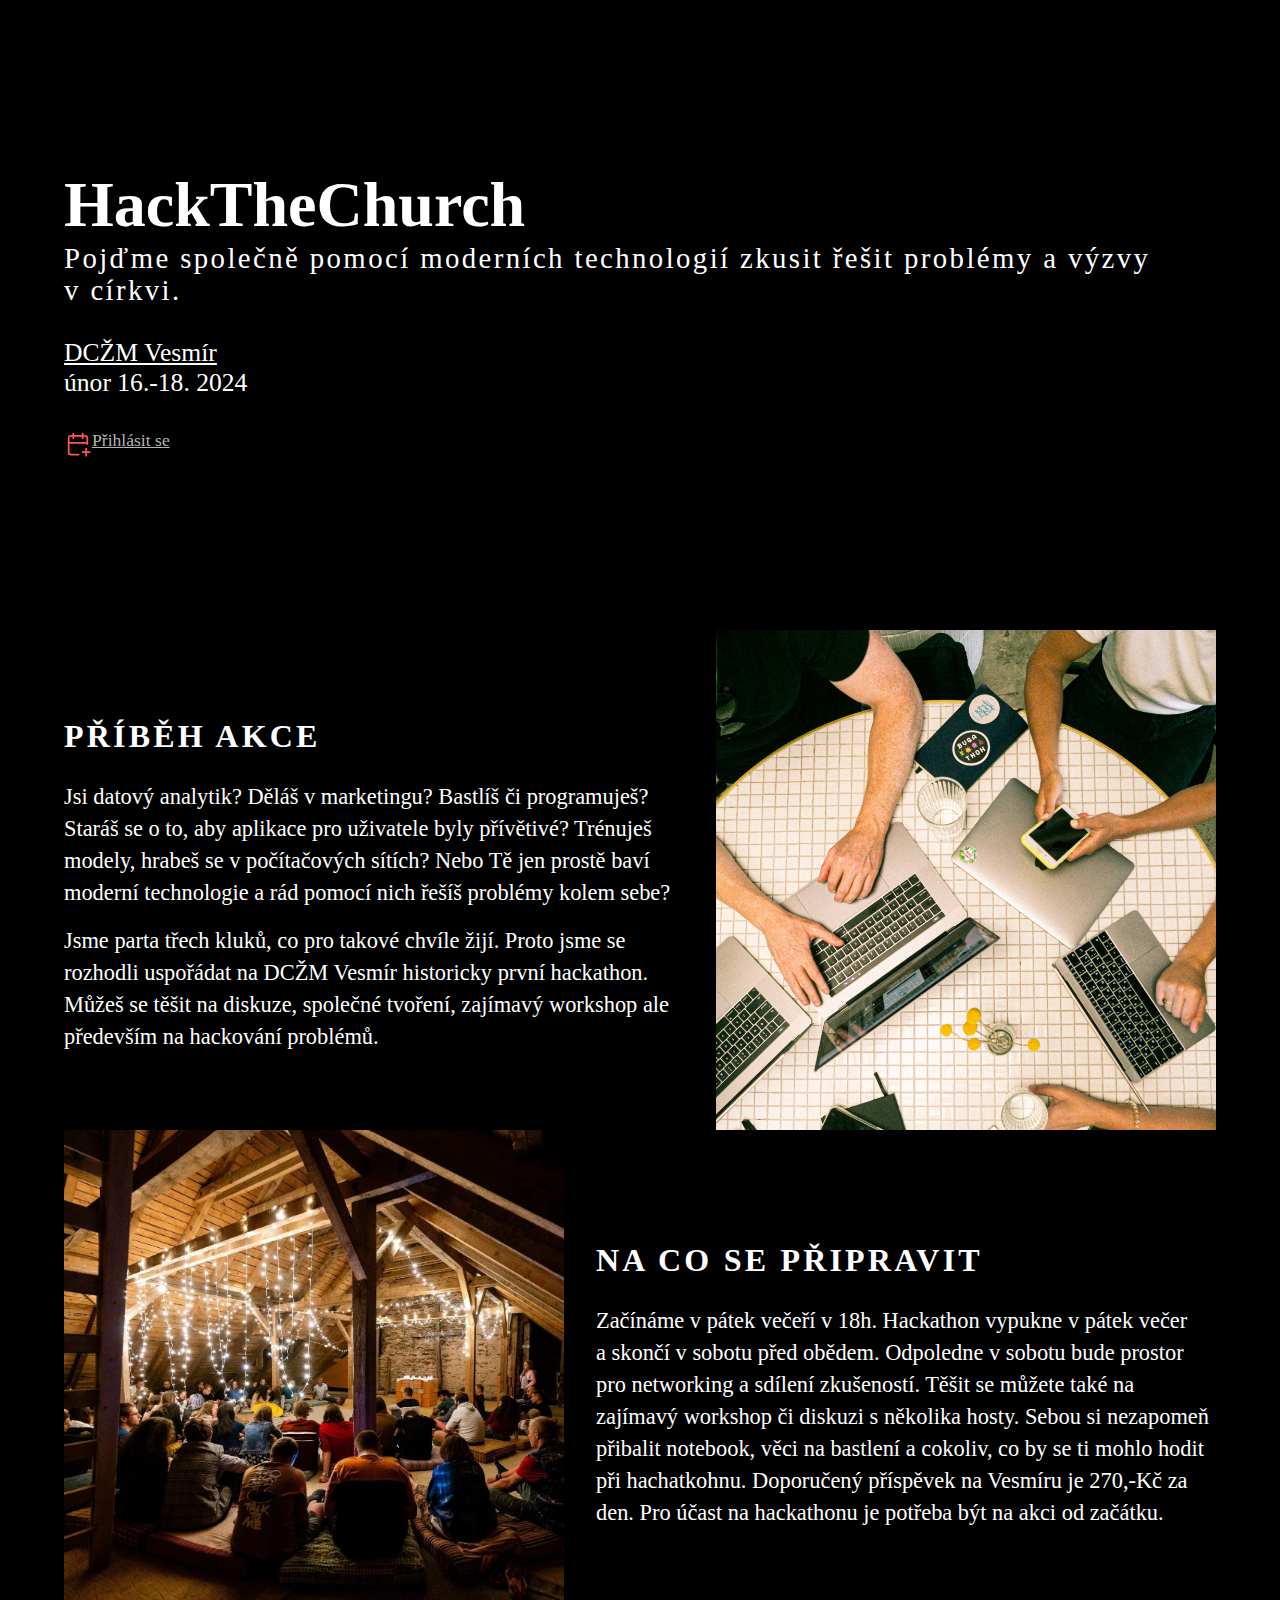
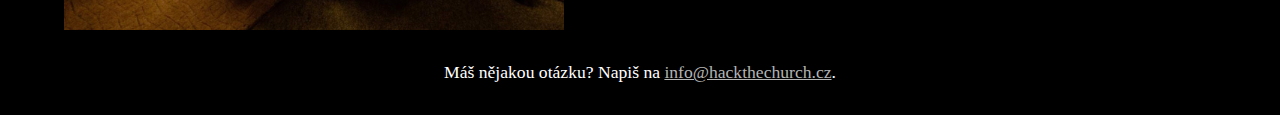
==== index.html @ 7c8e3ef9 "Update index.html" ====
<!DOCTYPE html>
<html lang="cs">
  <head>
    <meta charset="UTF-8" />
    <meta name="viewport" content="width=device-width, initial-scale=1.0" />
    <title>Hack The Church</title>
    <meta
      name="description"
      content="Pojďme společně pomocí moderních technologií zkusit řešit problémy a výzvy v církvi."
    />
    <link rel="stylesheet" href="style.css" />
    <link rel="stylesheet" href="assets/fonts/stylesheet.css" />
    <link rel="apple-touch-icon" sizes="180x180" href="/apple-touch-icon.png" />
    <link rel="icon" type="image/png" sizes="32x32" href="/favicon-32x32.png" />
    <link rel="icon" type="image/png" sizes="16x16" href="/favicon-16x16.png" />
    <link rel="manifest" href="/site.webmanifest" />
  </head>
  <body>
    <section class="cover">
      <div class="container-cover">
        <div class="center-box">
          <h1>HackTheChurch</h1>
          <p class="description">
            Pojďme společně pomocí moderních technologií zkusit řešit problémy
            a&nbsp;výzvy v&nbsp;církvi.
          </p>
        </div>
        <div class="center-box date">
          <span
            >
            <a
              href="http://vesmir.signaly.cz/"
              target="_blank"
              rel="external"
              class="white-link"
            >
              DCŽM&nbsp;Vesmír
            </a>
          </span>
          <span>únor 16.-18. 2024</span>
        </div>
        <div class="line-box">
          <a
            href="/assets/events/event.ics"
            target="_blank"
            rel="external"
            title="Přidat do kalendáře"
            class="button"
          >
            <svg
              xmlns="http://www.w3.org/2000/svg"
              class="icon icon-tabler icon-tabler-calendar-plus"
              width="28"
              height="28"
              viewBox="0 0 24 24"
              stroke-width="1.5"
              stroke="#ff5555"
              fill="none"
              stroke-linecap="round"
              stroke-linejoin="round"
            >
              <path stroke="none" d="M0 0h24v24H0z" fill="none" />
              <path
                d="M12.5 21h-6.5a2 2 0 0 1 -2 -2v-12a2 2 0 0 1 2 -2h12a2 2 0 0 1 2 2v5"
              />
              <path d="M16 3v4" />
              <path d="M8 3v4" />
              <path d="M4 11h16" />
              <path d="M16 19h6" />
              <path d="M19 16v6" />
            </svg>
          </a>
          <a
            href=""
            target="_blank"
            rel="external nofollow"
            title="Přihlásit se"
            class="button"
            >Přihlásit se
          </a>
        </div>
      </div>
    </section>
    <section class="left">
      <div class="container">
        <h2>Příběh akce</h2>
        <p class="pargraph">
          Jsi datový analytik? Děláš v&nbsp;marketingu? Bastlíš či programuješ?
          Staráš se o&nbsp;to, aby aplikace pro uživatele byly přívětivé?
          Trénuješ modely, hrabeš se v&nbsp;počítačových sítích? Nebo Tě jen
          prostě baví moderní technologie a&nbsp;rád pomocí nich řešíš problémy
          kolem sebe?
        </p>
        <p class="pargraph">
          Jsme parta třech kluků, co pro takové chvíle žijí. Proto jsme se
          rozhodli uspořádat na DCŽM Vesmír historicky první hackathon. Můžeš se
          těšit na diskuze, společné tvoření, zajímavý workshop ale především na
          hackování problémů.
        </p>
      </div>
      <img
        src="/assets/images/illustration_02.jpg"
        class="image"
        loading="lazy"
        alt="Několik pracujících lidí u společného stolu"
        title="Ilustrace 2"
      />
    </section>
    <section class="right">
      <div class="container">
        <h2>Na co se připravit</h2>
        <p class="pargraph">
          Začínáme v&nbsp;pátek večeří v&nbsp;18h. Hackathon vypukne
          v&nbsp;pátek večer a&nbsp;skončí v sobotu před obědem. Odpoledne
          v&nbsp;sobotu bude prostor pro networking a&nbsp;sdílení zkušeností.
          Těšit se můžete také na zajímavý workshop či diskuzi s&nbsp;několika
          hosty. Sebou si nezapomeň přibalit notebook, věci na bastlení
          a&nbsp;cokoliv, co by se ti mohlo hodit při hachatkohnu. Doporučený
          příspěvek na Vesmíru je 270,-Kč za den. Pro účast na hackathonu je
          potřeba být na akci od začátku.
        </p>
      </div>
      <img
        src="/assets/images/illustration_01.jpg"
        class="image"
        loading="lazy"
        alt="Fotka z modlitby na půdě kostela sv. Matouše při svitu světélek"
        title="Ilustrace 1"
      />
    </section>
    <footer>
      Máš nějakou otázku? Napiš na
      <a href="mailto:info@hackthechurch.cz">info@hackthechurch.cz</a>.
    </footer>
  </body>
</html>
---- style.css ----
body {
  margin: 0;
  background: #000;
  color: #fff;
  display: flex;
  flex-direction: column;
  align-items: center;
  font-family: "M PLUS 1 Code";
  width: 100%;
  font-size: 1.1rem;
}

.container-cover {
  width: 90vw;
  max-width: 1200px;
  display: flex;
  flex-direction: column;
  align-items: center;
  justify-content: center;
  margin-top: 3rem;
  margin-bottom: 3rem;
}

section {
  width: 90vw;
  max-width: 1200px;
  display: flex;
  align-items: center;
  justify-content: space-around;
}

.left {
  flex-direction: column;
}
.right {
  flex-direction: column;
}

footer {
  background-color: #000;
  margin-top: 2rem;
  margin-bottom: 2rem;
  text-align: center;
}

p {
  line-height: 2rem;
  margin: 0;
}

.pargraph {
  margin-bottom: 1rem;
  font-size: 1.4rem;
  width: 100%;
}

a {
  color: #b4b4b4;
}

.white-link {
  color: #fff;
}

.cover {
  min-height: 70vh;
}
.date {
  font-size: 1.4rem;
}
.gray-container {
  background: #fff;
  color: #000;
}
.center-box {
  width: 100%;
  display: flex;
  flex-direction: column;
  align-items: flex-start;
  margin-top: 1rem;
  margin-bottom: 1rem;
}
.line-box {
  width: 100%;
  display: flex;
  flex-direction: row;
  justify-content: flex-start;
  align-items: flex-start;
  margin-top: 1rem;
  margin-bottom: 1rem;
}
.ilustration {
  width: 100%;
  border-radius: 12px;
}
h1 {
  font-size: 3rem;
  margin: 0;
  font-weight: 900;
}
h2 {
  font-size: 2rem;
  text-transform: uppercase;
  letter-spacing: 0.2rem;
  width: 100%;
}

.description {
  font-size: 1.4rem;
  letter-spacing: 0.15rem;
}

ul {
  padding: 0;
  width: 100%;
  list-style: none;
}

.image {
  width: 100%;
}

@media screen and (min-width: 800px) {
  .image {
    width: 50vw;
    max-width: 500px;
  }
  .left {
    flex-direction: row;
  }
  .right {
    flex-direction: row-reverse;
  }
  .left .container {
    margin-right: 2rem;
  }
  .right .container {
    margin-left: 2rem;
  }
  h1 {
    font-size: 4rem;
    margin: 0;
    font-weight: 900;
  }
  .description {
    font-size: 1.8rem;
    letter-spacing: 0.15rem;
  }
  .date {
    font-size: 1.6rem;
  }
}

button {
  cursor: pointer;
  text-decoration: none;
  display: flex;
  border: 1px solid #bb3e3e;
  border-radius: 4px;
  font-size: 1.4rem;
  padding: 20px;
  background: none;
  font-family: "M PLUS 1 Code";
  color: #bb3e3e;
  margin-right: 1rem;
  transition: 200ms;
}

button:hover {
  background: #bb3e3e42;
}
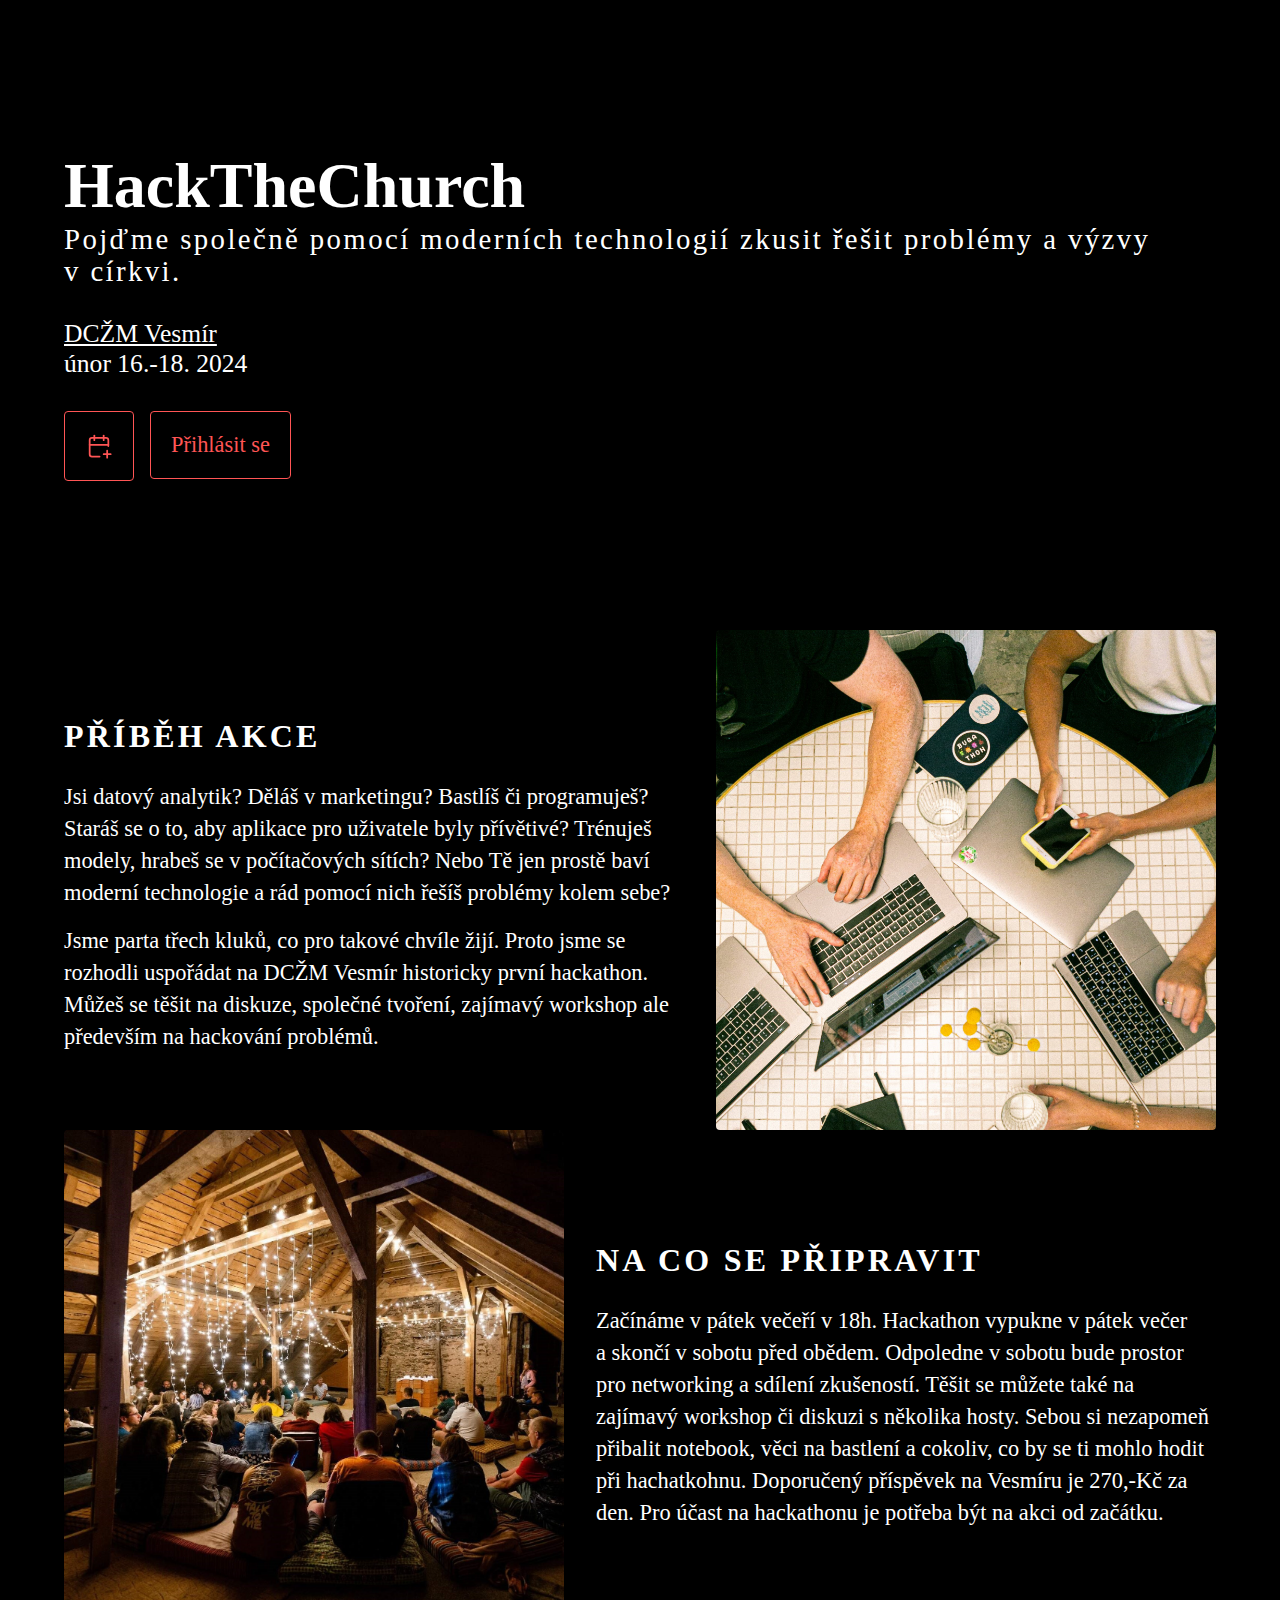
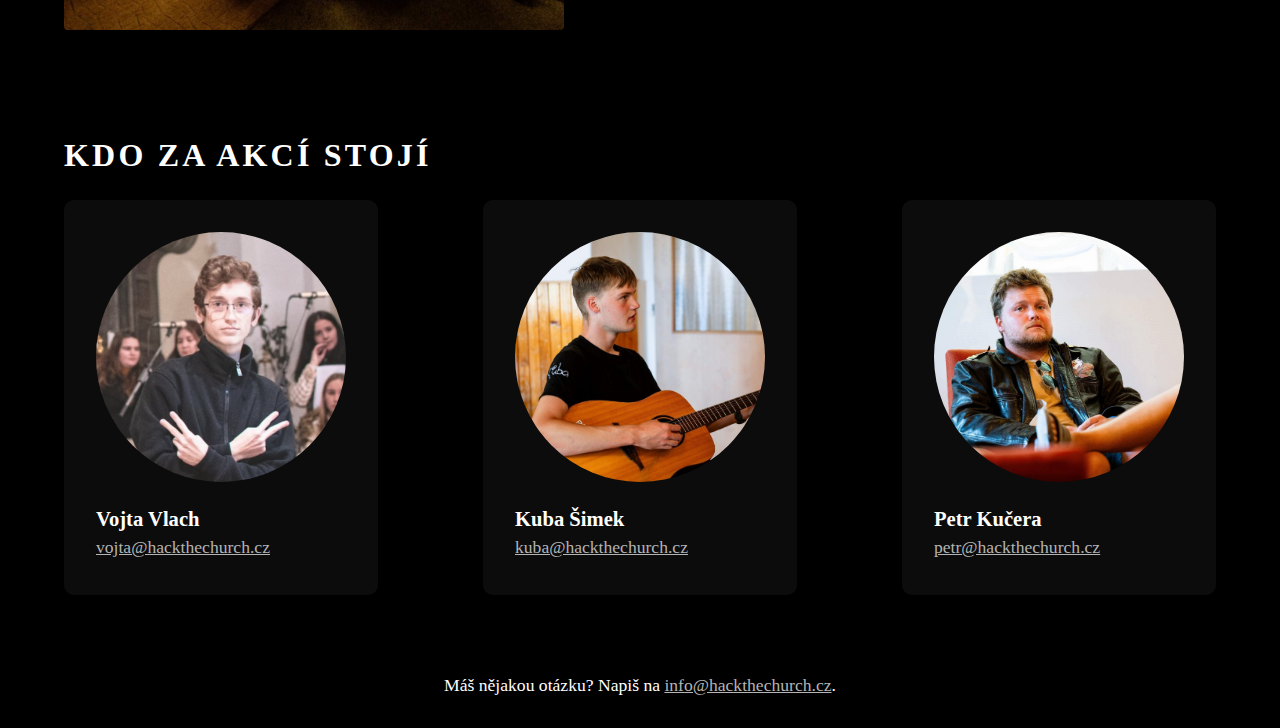
==== commit d9e374f1: "Add profile photos" ====
--- a/index.html
+++ b/index.html
@@ -26,8 +26,7 @@
           </p>
         </div>
         <div class="center-box date">
-          <span
-            >
+          <span>
             <a
               href="http://vesmir.signaly.cz/"
               target="_blank"
@@ -128,6 +127,50 @@
         title="Ilustrace 1"
       />
     </section>
+    <section class="column">
+      <h2>Kdo za akcí stojí</h2>
+      <div class="profiles">
+        <div class="profile">
+          <img
+            src="/assets/images/vojcek.jpg"
+            class="image"
+            loading="lazy"
+            alt="Vojta Vlach"
+            title="Vojta Vlach"
+          />
+          <h3>Vojta Vlach</h3>
+          <p>
+            <a href="mailto:vojta@hackthechurch.cz">vojta@hackthechurch.cz</a>
+          </p>
+        </div>
+        <div class="profile">
+          <img
+            src="/assets/images/kuba.jpg"
+            class="image"
+            loading="lazy"
+            alt="Kuba Šimek"
+            title="Kuba Šimek"
+          />
+          <h3>Kuba Šimek</h3>
+          <p>
+            <a href="mailto:kuba@hackthechurch.cz">kuba@hackthechurch.cz</a>
+          </p>
+        </div>
+        <div class="profile">
+          <img
+            src="/assets/images/kucera.jpg"
+            class="image"
+            loading="lazy"
+            alt="Petr Kučera"
+            title="Petr Kučera"
+          />
+          <h3>Petr Kučera</h3>
+          <p>
+            <a href="mailto:petr@hackthechurch.cz">petr@hackthechurch.cz</a>
+          </p>
+        </div>
+      </div>
+    </section>
     <footer>
       Máš nějakou otázku? Napiš na
       <a href="mailto:info@hackthechurch.cz">info@hackthechurch.cz</a>.
--- a/style.css
+++ b/style.css
@@ -118,6 +118,56 @@
 
 .image {
   width: 100%;
+  border-radius: 4px;
+}
+
+.button {
+  cursor: pointer;
+  text-decoration: none;
+  display: flex;
+  border: 1px solid #ff5555;
+  border-radius: 4px;
+  font-size: 1.4rem;
+  padding: 20px;
+  background: none;
+  font-family: "M PLUS 1 Code";
+  color: #ff5555;
+  margin-right: 1rem;
+  transition: 200ms;
+}
+
+.button:hover {
+  background: #bb3e3e42;
+}
+
+.profiles {
+  width: 100%;
+  display: flex;
+  flex-direction: column;
+  align-items: center;
+  justify-content: space-between;
+}
+.column {
+  flex-direction: column;
+  width: 100%;
+  margin-top: 5rem;
+  width: 90vw;
+  max-width: 1200px;
+}
+.profile img {
+  border-radius: 100%;
+  width: 60vw;
+  max-width: 250px;
+}
+.profile {
+  margin-bottom: 3rem;
+  background: #0c0c0c;
+  padding: 2rem;
+  border-radius: 10px;
+}
+
+.profile h3 {
+  margin-bottom: 0;
 }
 
 @media screen and (min-width: 800px) {
@@ -149,23 +199,7 @@
   .date {
     font-size: 1.6rem;
   }
-}
-
-button {
-  cursor: pointer;
-  text-decoration: none;
-  display: flex;
-  border: 1px solid #bb3e3e;
-  border-radius: 4px;
-  font-size: 1.4rem;
-  padding: 20px;
-  background: none;
-  font-family: "M PLUS 1 Code";
-  color: #bb3e3e;
-  margin-right: 1rem;
-  transition: 200ms;
-}
-
-button:hover {
-  background: #bb3e3e42;
-}
+  .profiles {
+    flex-direction: row;
+  }
+}
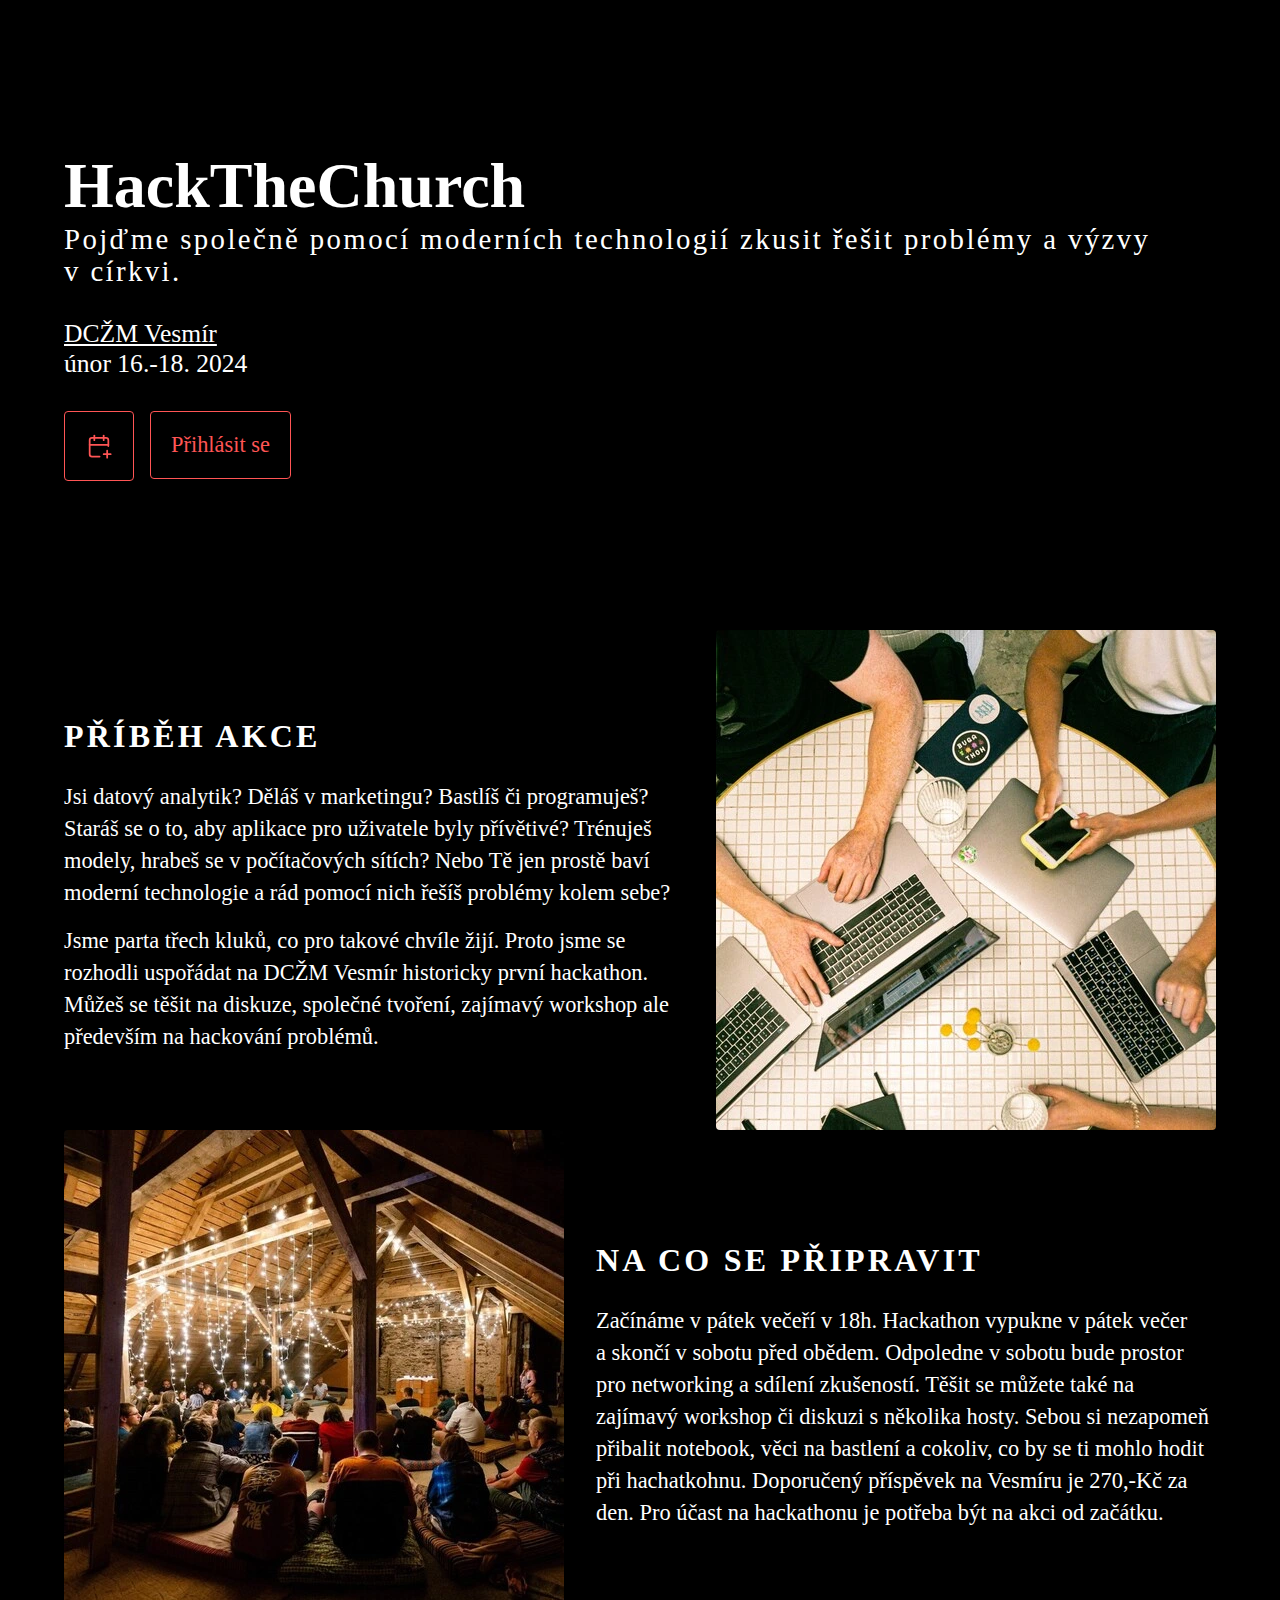
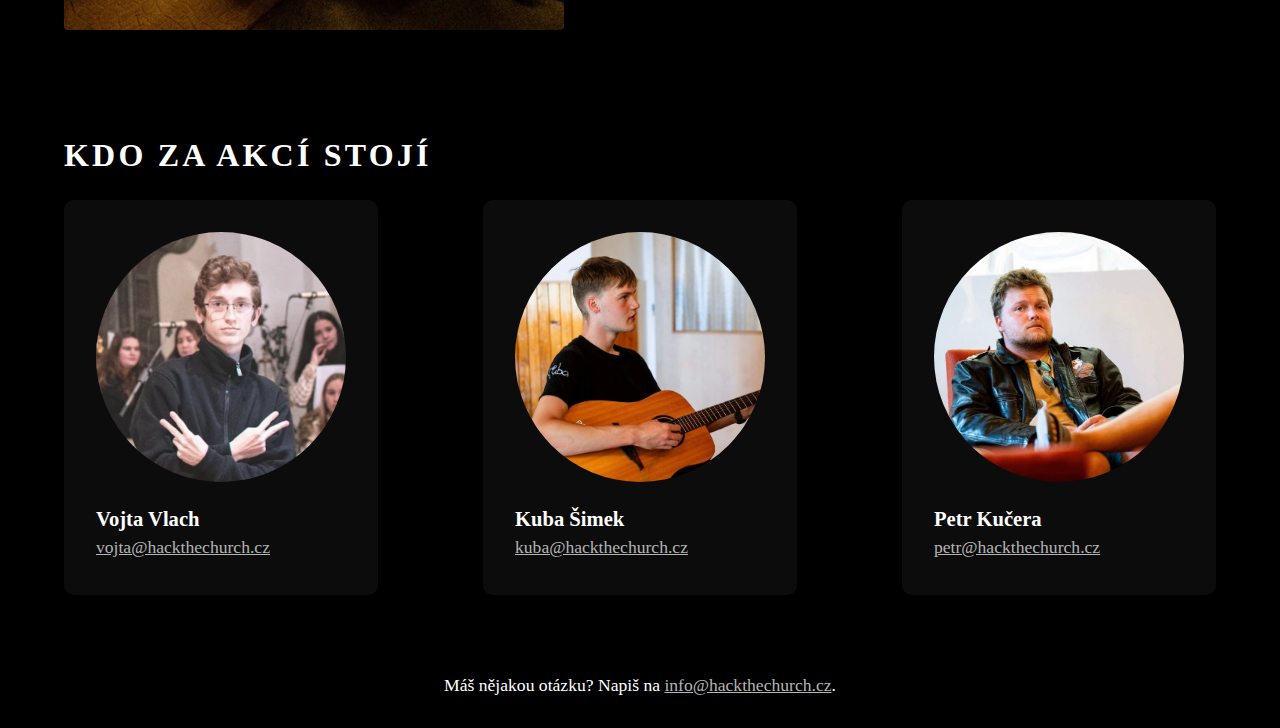
==== commit ac9972f4: "Add next gen image format" ====
--- a/index.html
+++ b/index.html
@@ -70,7 +70,7 @@
             </svg>
           </a>
           <a
-            href=""
+            href="https://forms.gle/rxjxRGMy3ngEnA8G9"
             target="_blank"
             rel="external nofollow"
             title="Přihlásit se"
@@ -98,7 +98,7 @@
         </p>
       </div>
       <img
-        src="/assets/images/illustration_02.jpg"
+        src="/assets/images/illustration_02.webp"
         class="image"
         loading="lazy"
         alt="Několik pracujících lidí u společného stolu"
@@ -120,7 +120,7 @@
         </p>
       </div>
       <img
-        src="/assets/images/illustration_01.jpg"
+        src="/assets/images/illustration_01.webp"
         class="image"
         loading="lazy"
         alt="Fotka z modlitby na půdě kostela sv. Matouše při svitu světélek"
@@ -132,7 +132,7 @@
       <div class="profiles">
         <div class="profile">
           <img
-            src="/assets/images/vojcek.jpg"
+            src="/assets/images/vojcek.webp"
             class="image"
             loading="lazy"
             alt="Vojta Vlach"
@@ -145,7 +145,7 @@
         </div>
         <div class="profile">
           <img
-            src="/assets/images/kuba.jpg"
+            src="/assets/images/kuba.webp"
             class="image"
             loading="lazy"
             alt="Kuba Šimek"
@@ -158,7 +158,7 @@
         </div>
         <div class="profile">
           <img
-            src="/assets/images/kucera.jpg"
+            src="/assets/images/kucera.webp"
             class="image"
             loading="lazy"
             alt="Petr Kučera"
--- a/style.css
+++ b/style.css
@@ -145,6 +145,7 @@
   display: flex;
   flex-direction: column;
   align-items: center;
+  flex-wrap: wrap;
   justify-content: space-between;
 }
 .column {
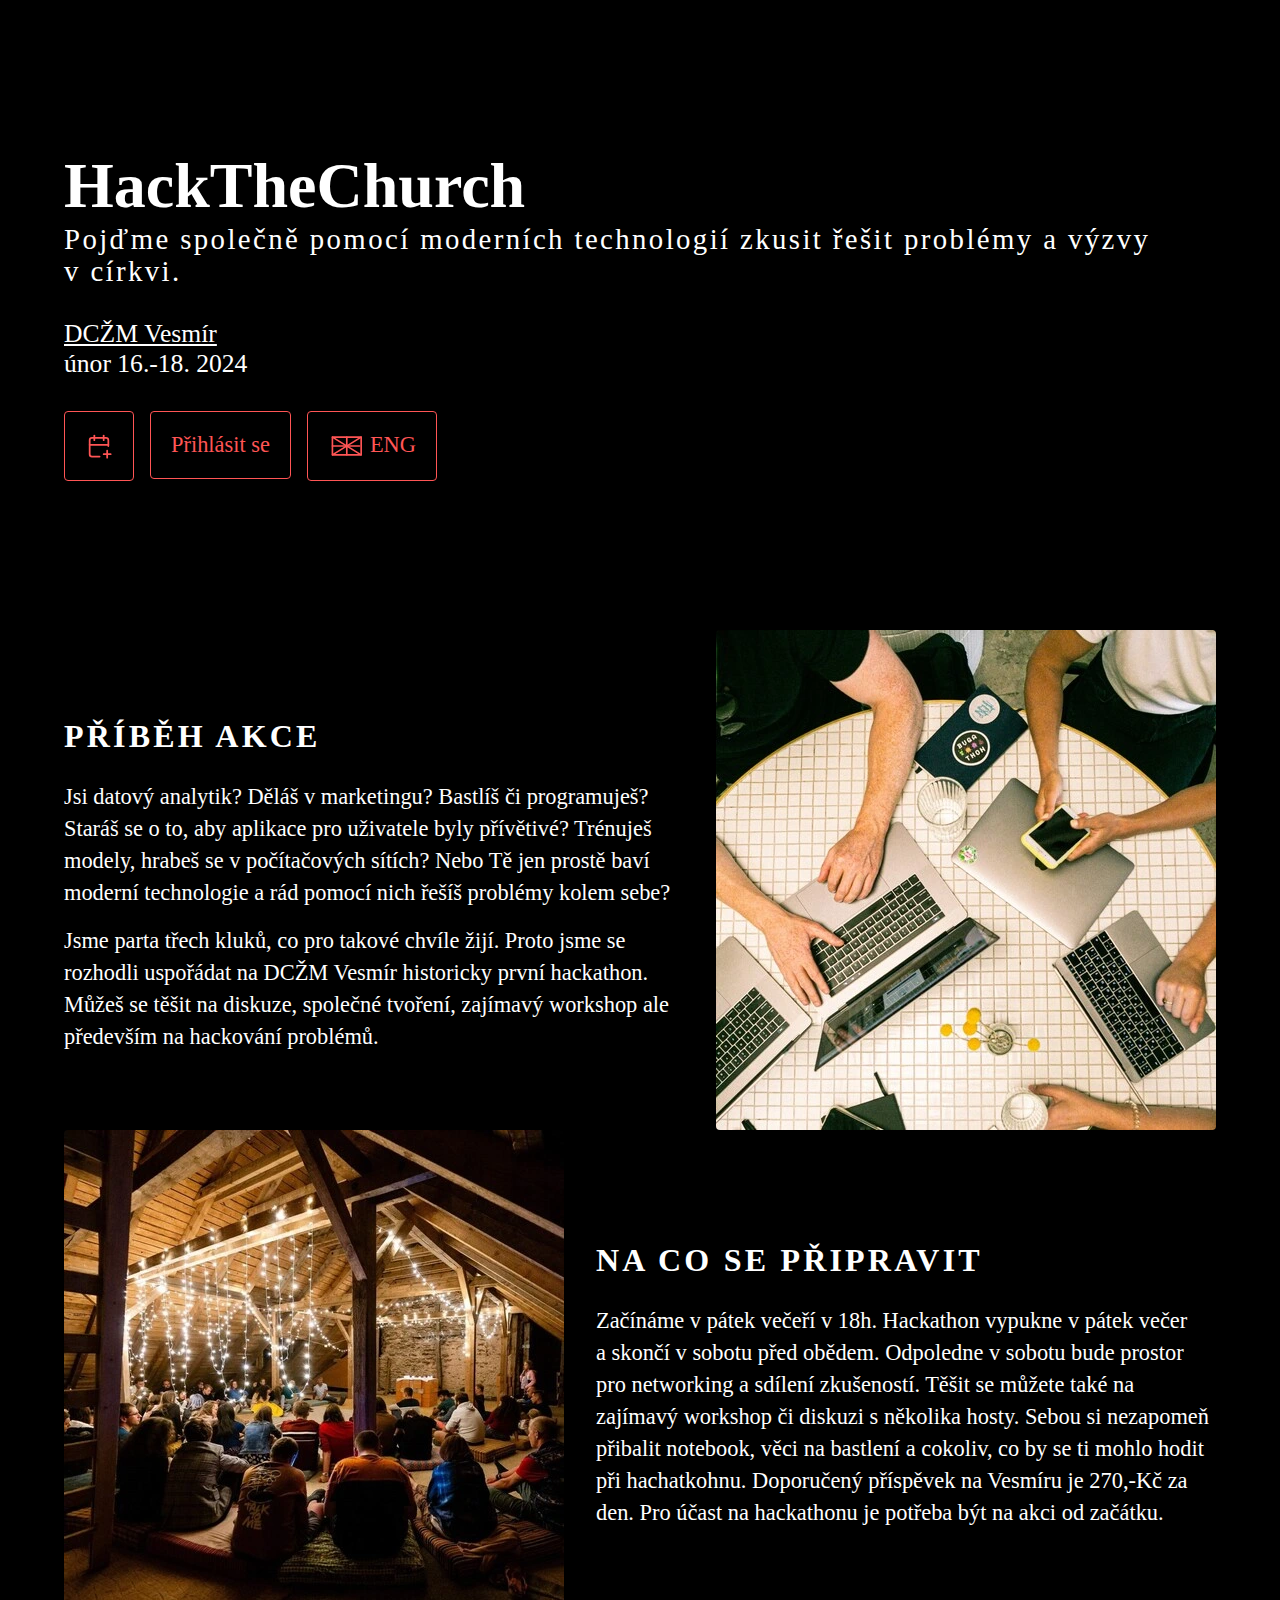
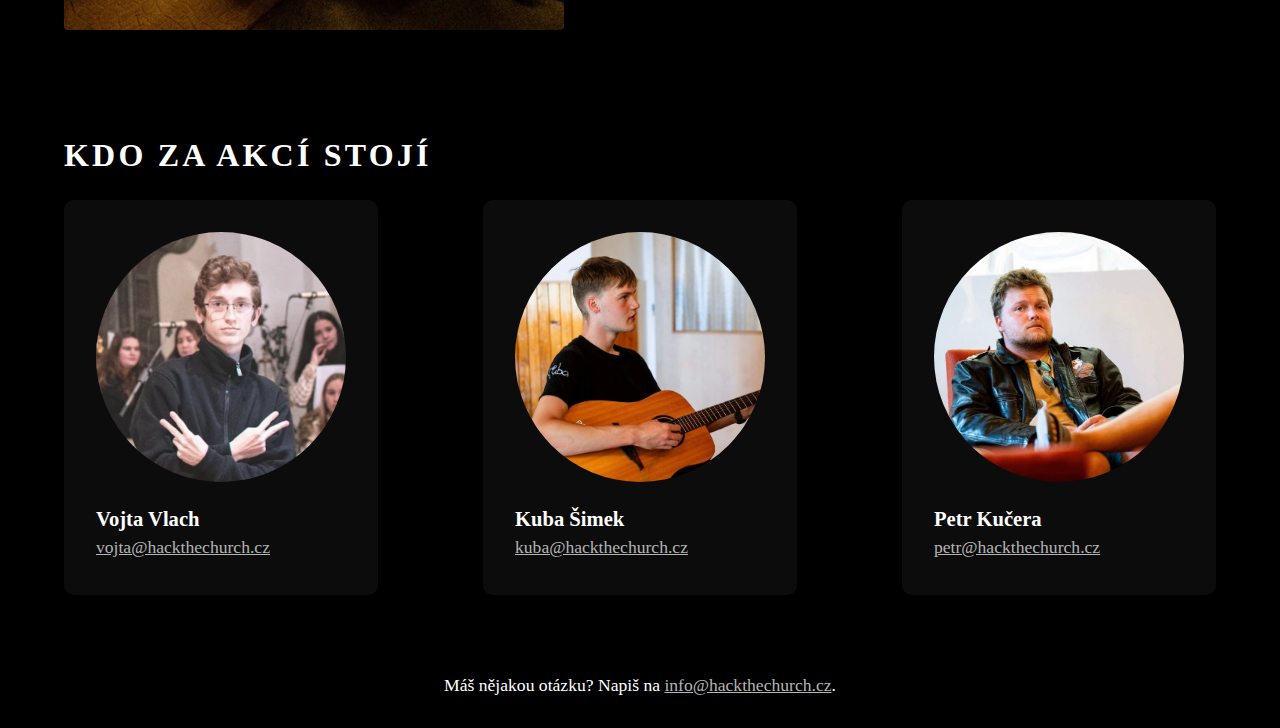
==== commit 74d127cf: "Add links between these two pages" ====
--- a/index.html
+++ b/index.html
@@ -77,6 +77,34 @@
             class="button"
             >Přihlásit se
           </a>
+          <a
+            href="/en.html"
+            target="_blank"
+            rel="external nofollow"
+            title="Register"
+            class="button"
+            >
+            <svg
+              xmlns="http://www.w3.org/2000/svg"
+              class="icon icon-tabler icon-tabler-calendar-plus"
+              width="42"
+              height="28"
+              viewBox="0 0 38 24"
+              stroke-width="1.5"
+              stroke="#ff5555"
+              fill="none"
+              stroke-linecap="round"
+              stroke-linejoin="round"
+            >
+              <path stroke="none" d="M0 0h24v24H0z" fill="none" />
+              <path d="M4 4 v16 h26 v-16 Z" />
+              <path d="M4 12 h24.5" />
+              <path d="M17 4 v16" />
+              <path d="M4 4 L30 20" />
+              <path d="M4 20 L30 4" />
+            </svg>
+            ENG
+          </a>
         </div>
       </div>
     </section>
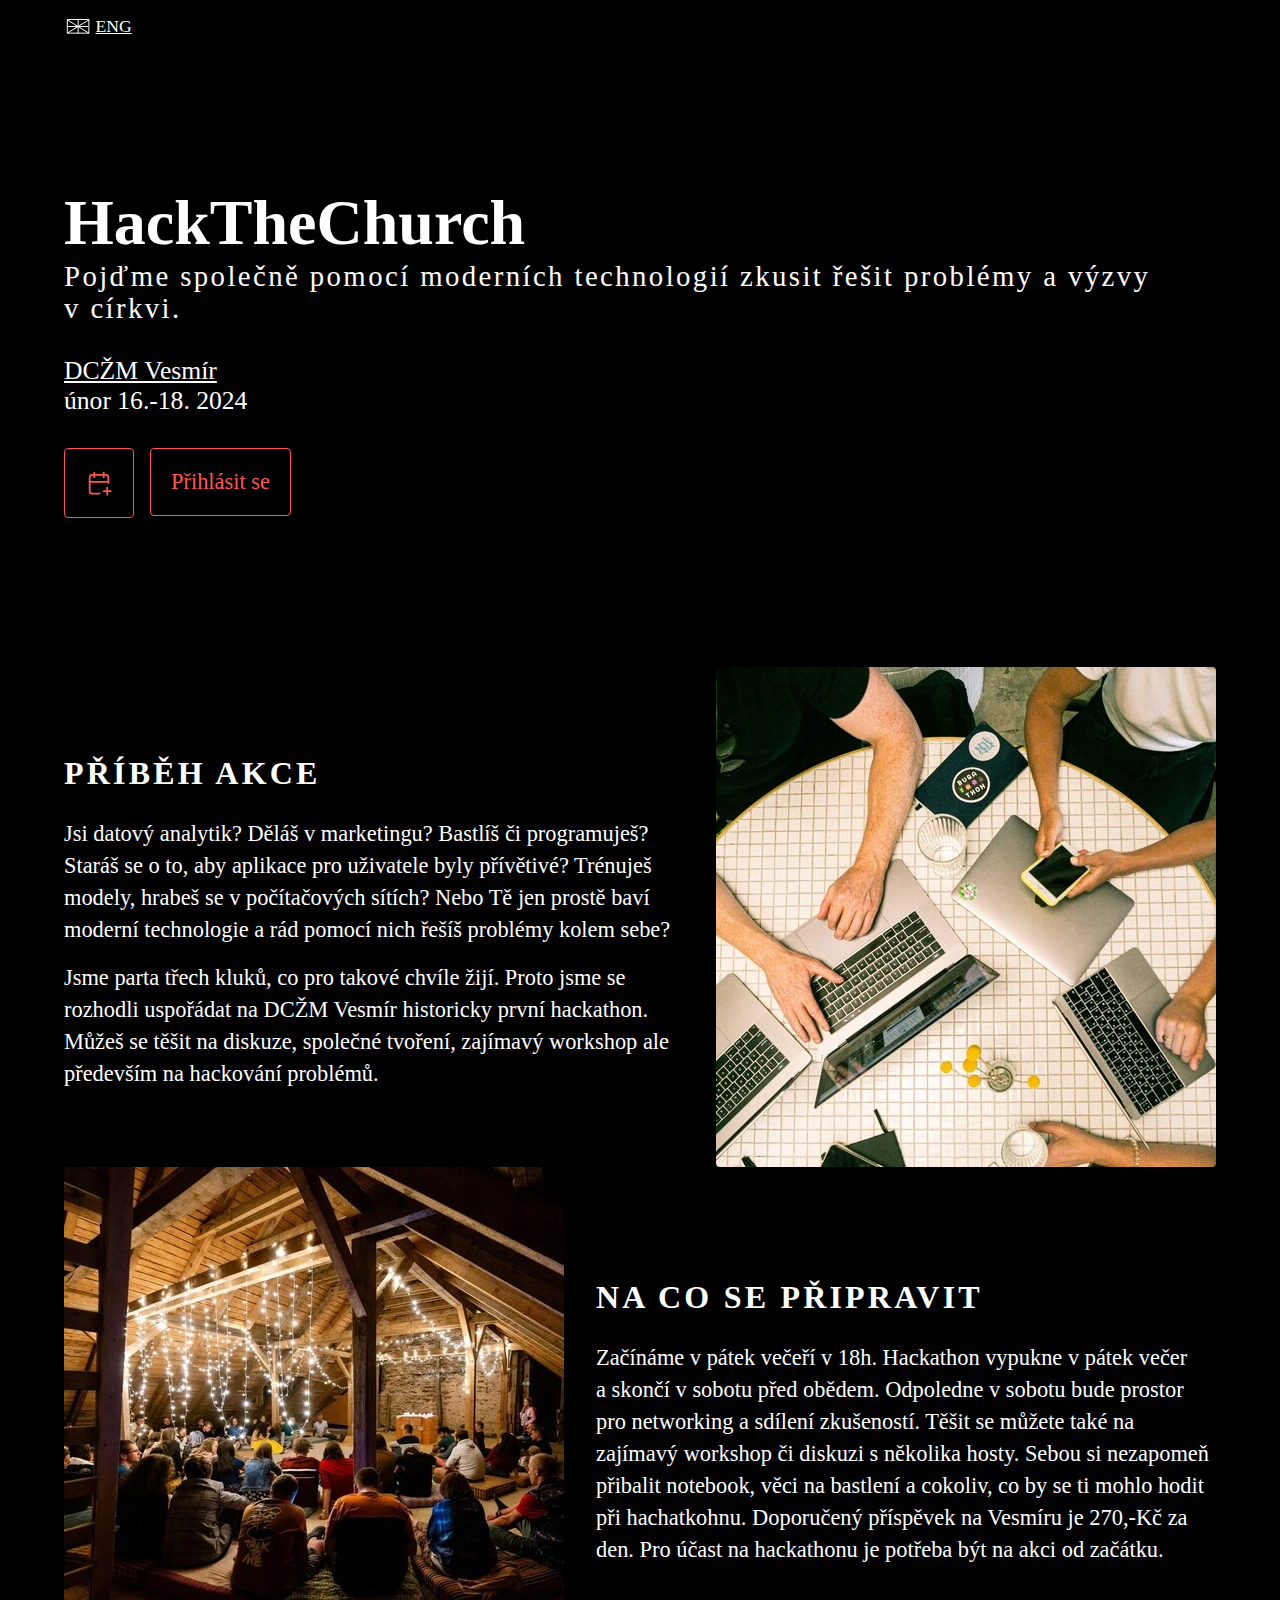
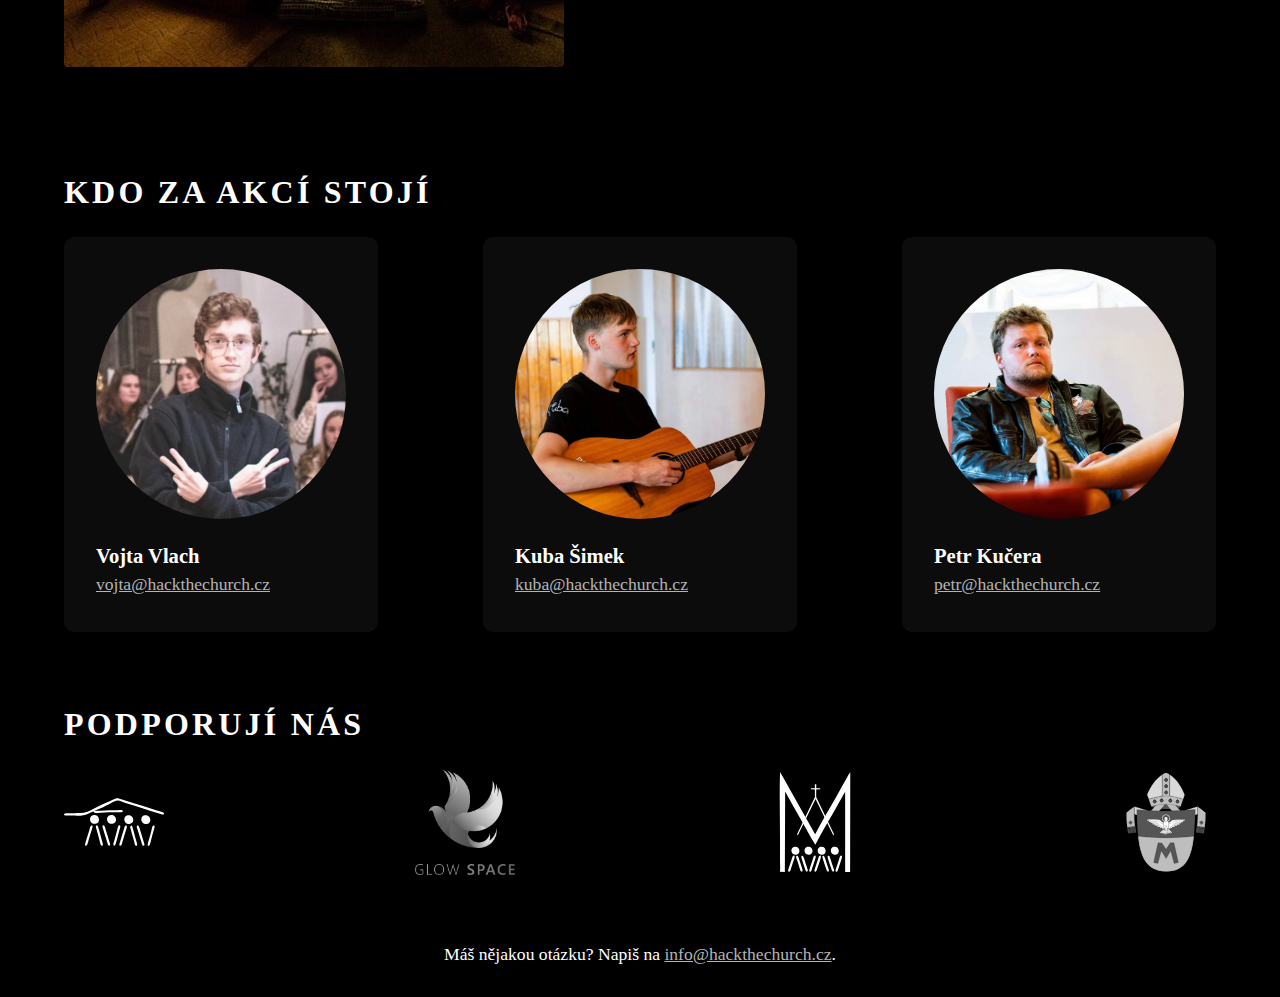
==== commit b4a05591: "Add partners" ====
--- a/index.html
+++ b/index.html
@@ -9,6 +9,7 @@
       content="Pojďme společně pomocí moderních technologií zkusit řešit problémy a výzvy v církvi."
     />
     <link rel="stylesheet" href="style.css" />
+    <link rel="stylesheet" href="firefly.css" />
     <link rel="stylesheet" href="assets/fonts/stylesheet.css" />
     <link rel="apple-touch-icon" sizes="180x180" href="/apple-touch-icon.png" />
     <link rel="icon" type="image/png" sizes="32x32" href="/favicon-32x32.png" />
@@ -16,6 +17,28 @@
     <link rel="manifest" href="/site.webmanifest" />
   </head>
   <body>
+    <a href="/en" target="_self" title="Switch to english" class="language">
+      <svg
+        xmlns="http://www.w3.org/2000/svg"
+        class="icon icon-tabler icon-tabler-calendar-plus"
+        width="31.5"
+        height="21"
+        viewBox="0 0 38 24"
+        stroke-width="1.2"
+        stroke="#fff"
+        fill="none"
+        stroke-linecap="round"
+        stroke-linejoin="round"
+      >
+        <path stroke="none" d="M0 0h24v24H0z" fill="none" />
+        <path d="M4 4 v16 h26 v-16 Z" />
+        <path d="M4 12 h24.5" />
+        <path d="M17 4 v16" />
+        <path d="M4 4 L30 20" />
+        <path d="M4 20 L30 4" />
+      </svg>
+      ENG
+    </a>
     <section class="cover">
       <div class="container-cover">
         <div class="center-box">
@@ -77,34 +100,6 @@
             class="button"
             >Přihlásit se
           </a>
-          <a
-            href="/en.html"
-            target="_blank"
-            rel="external nofollow"
-            title="Register"
-            class="button"
-            >
-            <svg
-              xmlns="http://www.w3.org/2000/svg"
-              class="icon icon-tabler icon-tabler-calendar-plus"
-              width="42"
-              height="28"
-              viewBox="0 0 38 24"
-              stroke-width="1.5"
-              stroke="#ff5555"
-              fill="none"
-              stroke-linecap="round"
-              stroke-linejoin="round"
-            >
-              <path stroke="none" d="M0 0h24v24H0z" fill="none" />
-              <path d="M4 4 v16 h26 v-16 Z" />
-              <path d="M4 12 h24.5" />
-              <path d="M17 4 v16" />
-              <path d="M4 4 L30 20" />
-              <path d="M4 20 L30 4" />
-            </svg>
-            ENG
-          </a>
         </div>
       </div>
     </section>
@@ -198,10 +193,60 @@
           </p>
         </div>
       </div>
+      <h2>Podporují nás</h2>
+      <div class="sponsors">
+        <a
+          href="http://vesmir.signaly.cz/"
+          rel="external"
+          target="_blank"
+          title="DCŽM Vesmír"
+        >
+          <img src="/assets/logos/vesmir.svg" class="logo" />
+        </a>
+        <a
+          href="https://glowspace.cz/"
+          rel="external"
+          target="_blank"
+          title="Komunita Glow Space"
+        >
+          <img src="/assets/logos/glow-space.webp" class="logo" />
+        </a>
+        <a
+          href="https://www.bihk.cz/biskupstvi/diecezni-centrum-pro-mladez/"
+          rel="external"
+          target="_blank"
+          title="Diecézní centrum mládeže v Hradci Králové"
+        >
+          <img src="/assets/logos/dcm.svg" class="logo" />
+        </a>
+        <a
+          href="https://www.bihk.cz/"
+          rel="external"
+          target="_blank"
+          title="Biskupství Královehradecké"
+        >
+          <img src="/assets/logos/bihk.svg" class="logo" />
+        </a>
+      </div>
     </section>
     <footer>
       Máš nějakou otázku? Napiš na
       <a href="mailto:info@hackthechurch.cz">info@hackthechurch.cz</a>.
+      <div class="firefly"></div>
+      <div class="firefly"></div>
+      <div class="firefly"></div>
+      <div class="firefly"></div>
+      <div class="firefly"></div>
+      <div class="firefly"></div>
+      <div class="firefly"></div>
+      <div class="firefly"></div>
+      <div class="firefly"></div>
+      <div class="firefly"></div>
+      <div class="firefly"></div>
+      <div class="firefly"></div>
+      <div class="firefly"></div>
+      <div class="firefly"></div>
+      <div class="firefly"></div>
     </footer>
   </body>
 </html>
--- a/style.css
+++ b/style.css
@@ -38,7 +38,7 @@
 
 footer {
   background-color: #000;
-  margin-top: 2rem;
+  margin-top: 4rem;
   margin-bottom: 2rem;
   text-align: center;
 }
@@ -119,6 +119,7 @@
 .image {
   width: 100%;
   border-radius: 4px;
+  z-index: 5;
 }
 
 .button {
@@ -136,6 +137,15 @@
   transition: 200ms;
 }
 
+.language {
+  width: 90vw;
+  max-width: 1200px;
+  margin-top: 1rem;
+  color: #fff;
+  display: flex;
+  align-items: center;
+}
+
 .button:hover {
   background: #bb3e3e42;
 }
@@ -162,6 +172,7 @@
 }
 .profile {
   margin-bottom: 3rem;
+  z-index: 5;
   background: #0c0c0c;
   padding: 2rem;
   border-radius: 10px;
@@ -169,6 +180,25 @@
 
 .profile h3 {
   margin-bottom: 0;
+}
+
+.sponsors {
+  width: 100%;
+  display: flex;
+  flex-direction: row;
+  align-items: center;
+  flex-wrap: wrap;
+  justify-content: space-between;
+}
+
+.logo {
+  width: 40vw;
+  max-width: 60px;
+  filter: grayscale(100%);
+  transition: .3s;
+}
+.logo:hover {
+  filter: grayscale(0);
 }
 
 @media screen and (min-width: 800px) {
@@ -203,4 +233,7 @@
   .profiles {
     flex-direction: row;
   }
-}
+  .logo {
+    max-width: 100px;
+  }
+}
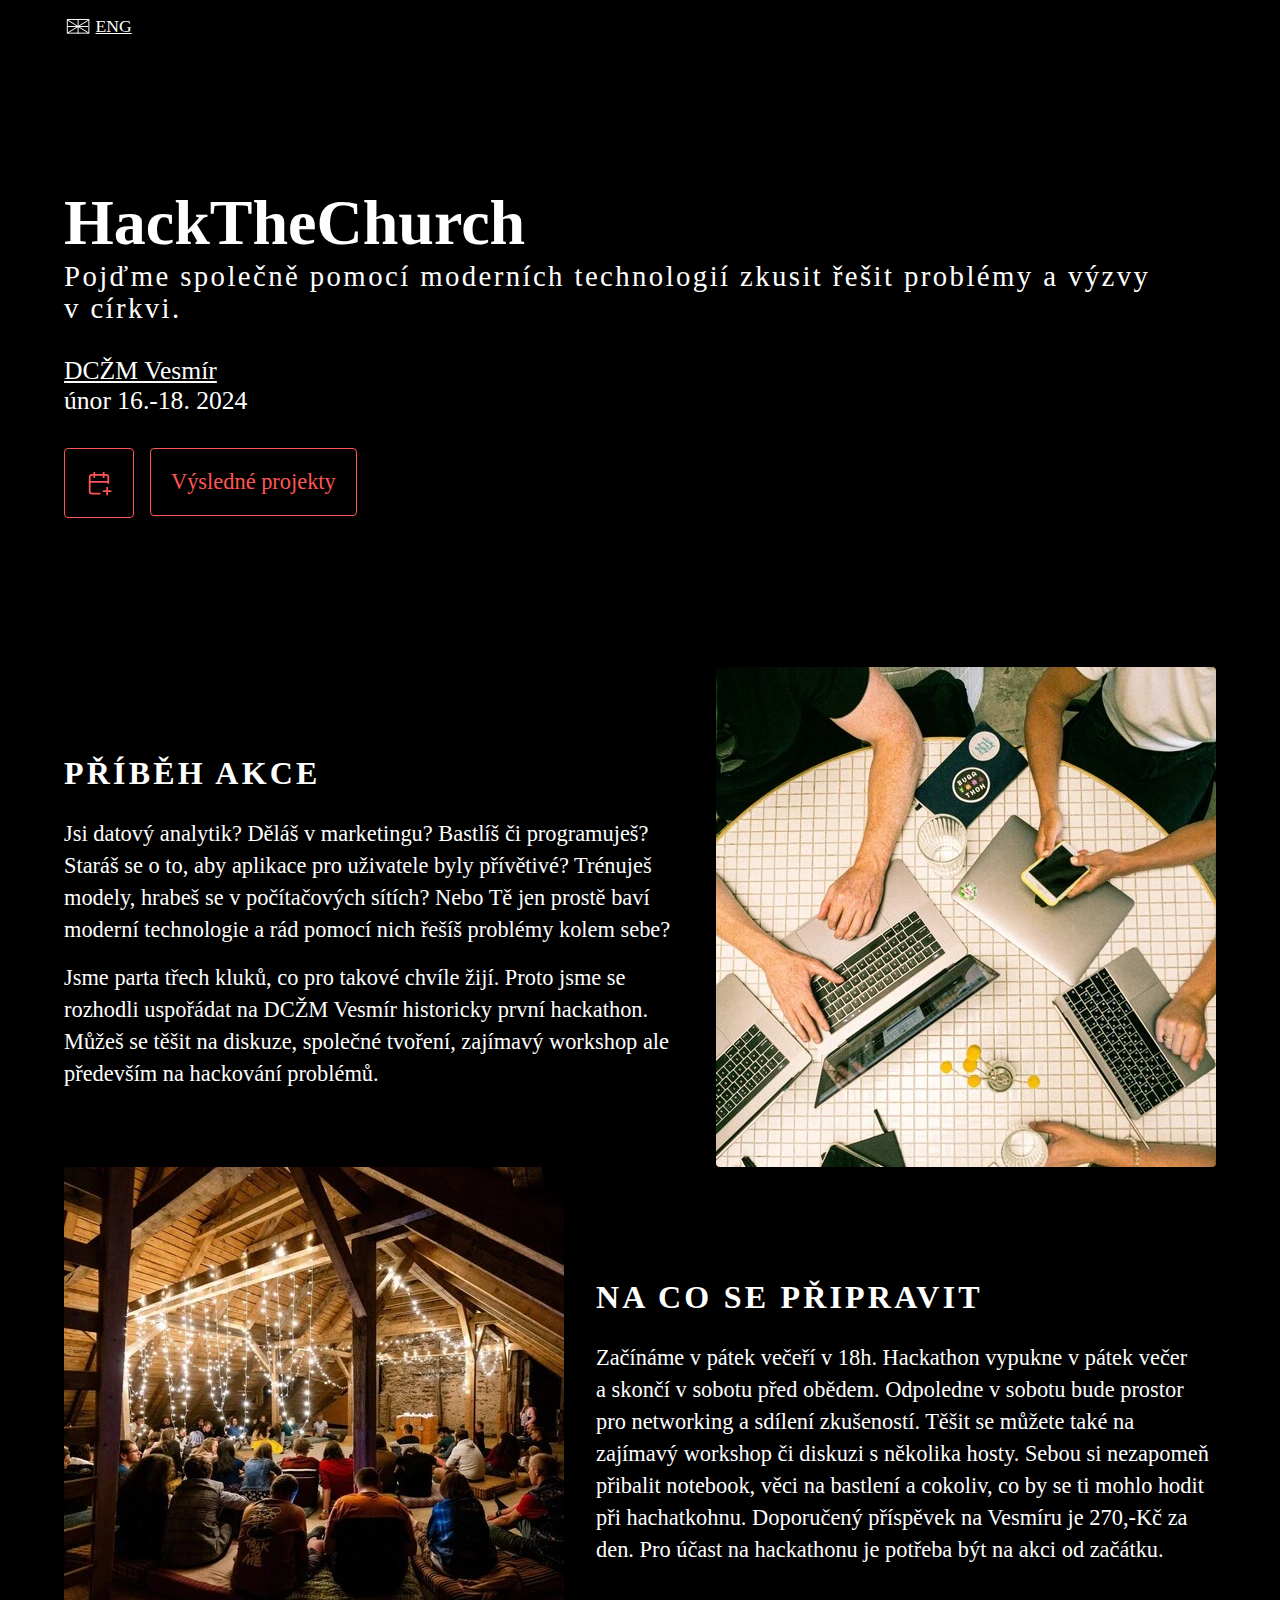
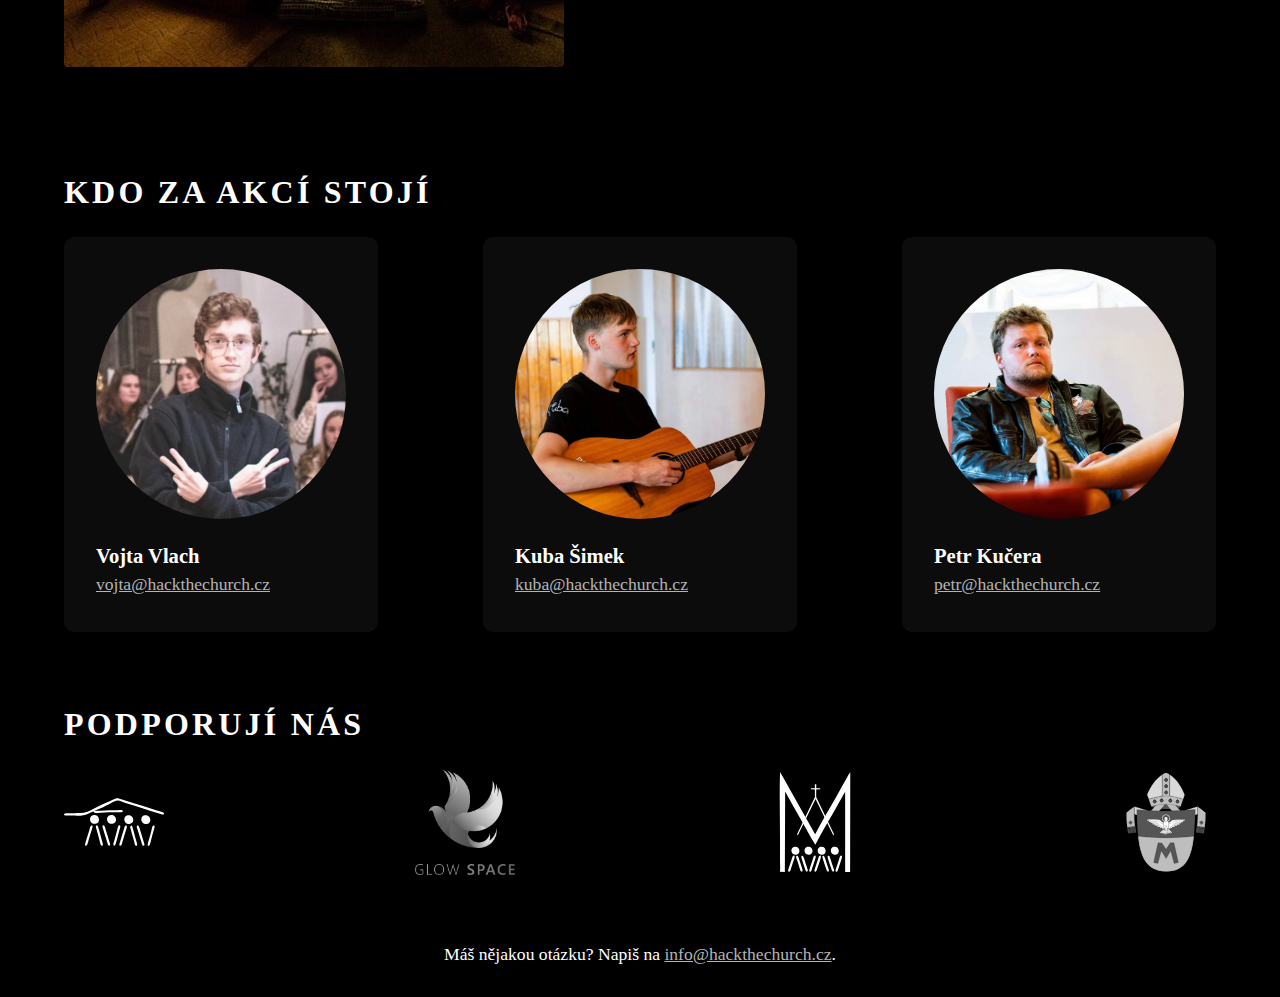
==== commit 9756fb38: "Add link to final projects" ====
--- a/index.html
+++ b/index.html
@@ -92,13 +92,21 @@
               <path d="M19 16v6" />
             </svg>
           </a>
-          <a
+          <!-- <a
             href="https://forms.gle/rxjxRGMy3ngEnA8G9"
             target="_blank"
             rel="external nofollow"
             title="Přihlásit se"
             class="button"
             >Přihlásit se
+          </a> -->
+          <a
+            href="https://github.com/search?q=topic%3Ahackthechurch2024+org%3AHackTheChurch&type=Repositories"
+            target="_blank"
+            rel="external nofollow"
+            title="Výsledné projekty"
+            class="button"
+            >Výsledné projekty
           </a>
         </div>
       </div>
